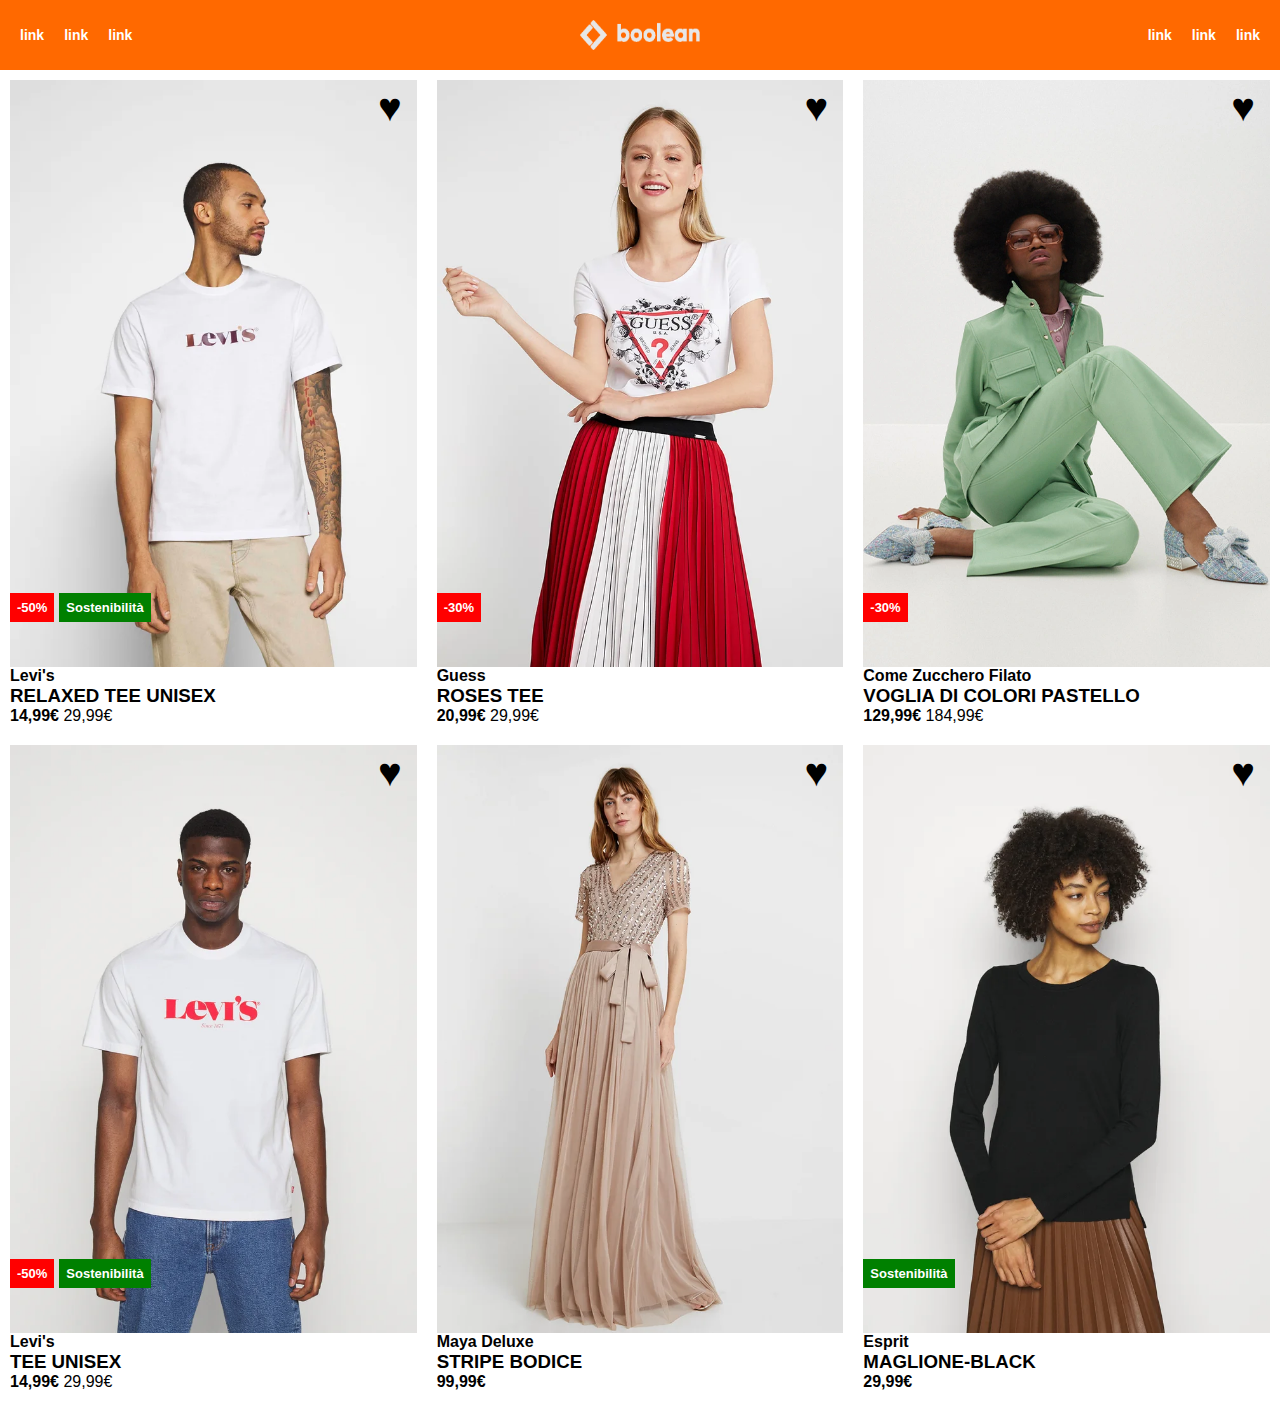
==== indeex.html @ ecc08dbb "first commit" ====
<!DOCTYPE html>
<html lang="en">
<head>
    <meta charset="UTF-8">
    <meta http-equiv="X-UA-Compatible" content="IE=edge">
    <meta name="viewport" content="width=device-width, initial-scale=1.0">
    <title>Boolando</title>
    <link rel="stylesheet" href="/css/style.css">
</head>
<body>
    <header>
        <nav class="container main-nav flex">
            <ul class="nav__list">
                <li><a href="#">link</a></li>
                <li><a href="#">link</a></li>
                <li><a href="#">link</a></li>
            </ul>
            <img width="120px" height="30px" src="./img/boolean-logo.png" alt="">
            <ul class="nav__list">
                <li>
                    <a href="#">link</a>
                </li>
                <li>
                    <a href="#">link</a>
                </li>
                <li>
                    <a href="#">link</a>
                </li>
            </ul>
        </nav>

    </header>

    <main>
        <section>
            <div class="container">
                <div class="row flex">
                    
                    <div class="col-4">
                        <div class="card">
                            <div class="card__img">
                                <img src="./img/1.webp" alt="">
                                <div class="card__heart">&hearts;</div>
                                <div class="card__tag flex">
                                    <div class="tag__col card__sale">
                                        -50%
                                    </div>
                                    <div class="tag__col card__green">
                                        Sostenibilità
                                    </div>
                                </div>
                            </div>
                            <div class="card__description">
                                <h4 class="description__brand">Levi's</h4>
                                <h3 class="description__type">RELAXED TEE UNISEX</h3>
                                <div class="desciption__price">
                                    <strong class="actual-price">14,99€</strong>
                                    <span class="old-price">29,99€</span>
                                </div>
                            </div>
                        </div>
                    </div>

                    <div class="col-4">
                        <div class="card">
                            <div class="card__img">
                                <img src="./img/2.webp" alt="">
                                <div class="card__heart">&hearts;</div>
                                <div class="card__tag flex">
                                    <div class="tag__col card__sale">
                                        -30%
                                    </div>
                                </div>                               
                            </div>
                            <div class="card__description">
                                <h4 class="description__brand">Guess</h4>
                                <h3 class="description__type">ROSES TEE</h3>
                                <div class="desciption__price">
                                    <strong class="actual-price">20,99€</strong>
                                    <span class="old-price">29,99€</span>
                                </div>
                            </div>
                        </div>
                    </div>

                    <div class="col-4">
                        <div class="card">
                            <div class="card__img">                               
                                <img src="./img/3.webp" alt="">
                                <div class="card__heart">&hearts;</div>
                                <div class="card__tag flex">
                                    <div class="tag__col card__sale">
                                        -30%
                                    </div>
                                </div>
                            </div>
                            <div class="card__description">
                                <h4 class="description__brand">Come Zucchero Filato</h4>
                                <h3 class="description__type">VOGLIA DI COLORI PASTELLO</h3>
                                <div class="desciption__price">
                                    <strong class="actual-price">129,99€</strong>
                                    <span class="old-price">184,99€</span>
                                </div>
                            </div>
                        </div>
                    </div>

                    <div class="col-4">
                        <div class="card">
                            <div class="card__img">
                                <img src="./img/4.webp" alt="">
                                <div class="card__heart">&hearts;</div>
                                <div class="card__tag flex">
                                    <div class="tag__col card__sale">
                                        -50%
                                    </div>
                                    <div class="tag__col card__green">
                                        Sostenibilità
                                    </div>
                                </div>                                
                            </div>
                            <div class="card__description">
                                <h4 class="description__brand">Levi's</h4>
                                <h3 class="description__type">TEE UNISEX</h3>
                                <div class="desciption__price">
                                    <strong class="actual-price">14,99€</strong>
                                    <span class="old-price">29,99€</span>
                                </div>
                            </div>
                        </div>
                    </div>

                    <div class="col-4">
                        <div class="card">
                            <div class="card__img">
                                <img src="./img/5.webp" alt="">
                                <div class="card__heart">&hearts;</div>    
                            </div>
                            <div class="card__description">
                                <h4 class="description__brand">Maya Deluxe</h4>
                                <h3 class="description__type">STRIPE BODICE</h3>
                                <div class="desciption__price">
                                    <strong class="actual-price">99,99€</strong>
                                </div>
                            </div>
                        </div>
                    </div>

                    <div class="col-4">
                        <div class="card">
                            <div class="card__img">
                                <img src="./img/6.webp" alt="">
                                <div class="card__heart">&hearts;</div>
                                <div class="card__tag flex">
                                    <div class="tag__col card__green">
                                        Sostenibilità
                                    </div>
                                </div>    
                            </div>
                            <div class="card__description">
                                <h4 class="description__brand">Esprit</h4>
                                <h3 class="description__type">MAGLIONE-BLACK</h3>
                                <div class="desciption__price">
                                    <strong class="actual-price">29,99€</strong>
                                </div>
                            </div>

                        </div>
                    </div>
                </div>
            </div>
        </section>
    </main>
</body>
</html>
---- css/style.css ----
*{
    box-sizing: border-box;
    margin: 0;
    padding: 0;
    font-family: sans-serif;
}
img{
    display: block;
    max-width: 100%;
}
.flex{
    display: flex;
}
.container{
    max-width: 1300px;
    margin: 0 auto;
}
ul, ol, menu{
    list-style: none;
}
a{
    text-decoration: none;
    color: white;
}
header{
    background-color: #FF6900;
    padding: 10px;
}
.main-nav{
    justify-content: space-between;
    align-items: center;
    padding: 10px 10px;
    font-size: 14px;
    height: 50px;
}
.nav__list{
    display: flex;
    gap: 20px;
    font-weight: 700;
}

/* Cards layout */

.row{
    flex-wrap: wrap;
}
.col-4{
    width: calc(100% / 3);
    padding: 10px;
}

.card__img{
    position: relative;
}

.card__tag{
    position: absolute;
    bottom: 45px;
    left: 0;
    color: white;
    font-weight: bold;
    font-size: 13px;
    gap: 5px;
    z-index: 10;
}
.card__sale{
    background-color: red;
    padding: 7px;
}
.card__green{
    background-color: green;
    padding: 7px;
}
.card__heart{
    position: absolute;
    top: 5px;
    right: 5px;
    background-color: transparent;
    color: black;
    font-size: 40px;
    padding: 0px 10px;
    z-index: 10;
}
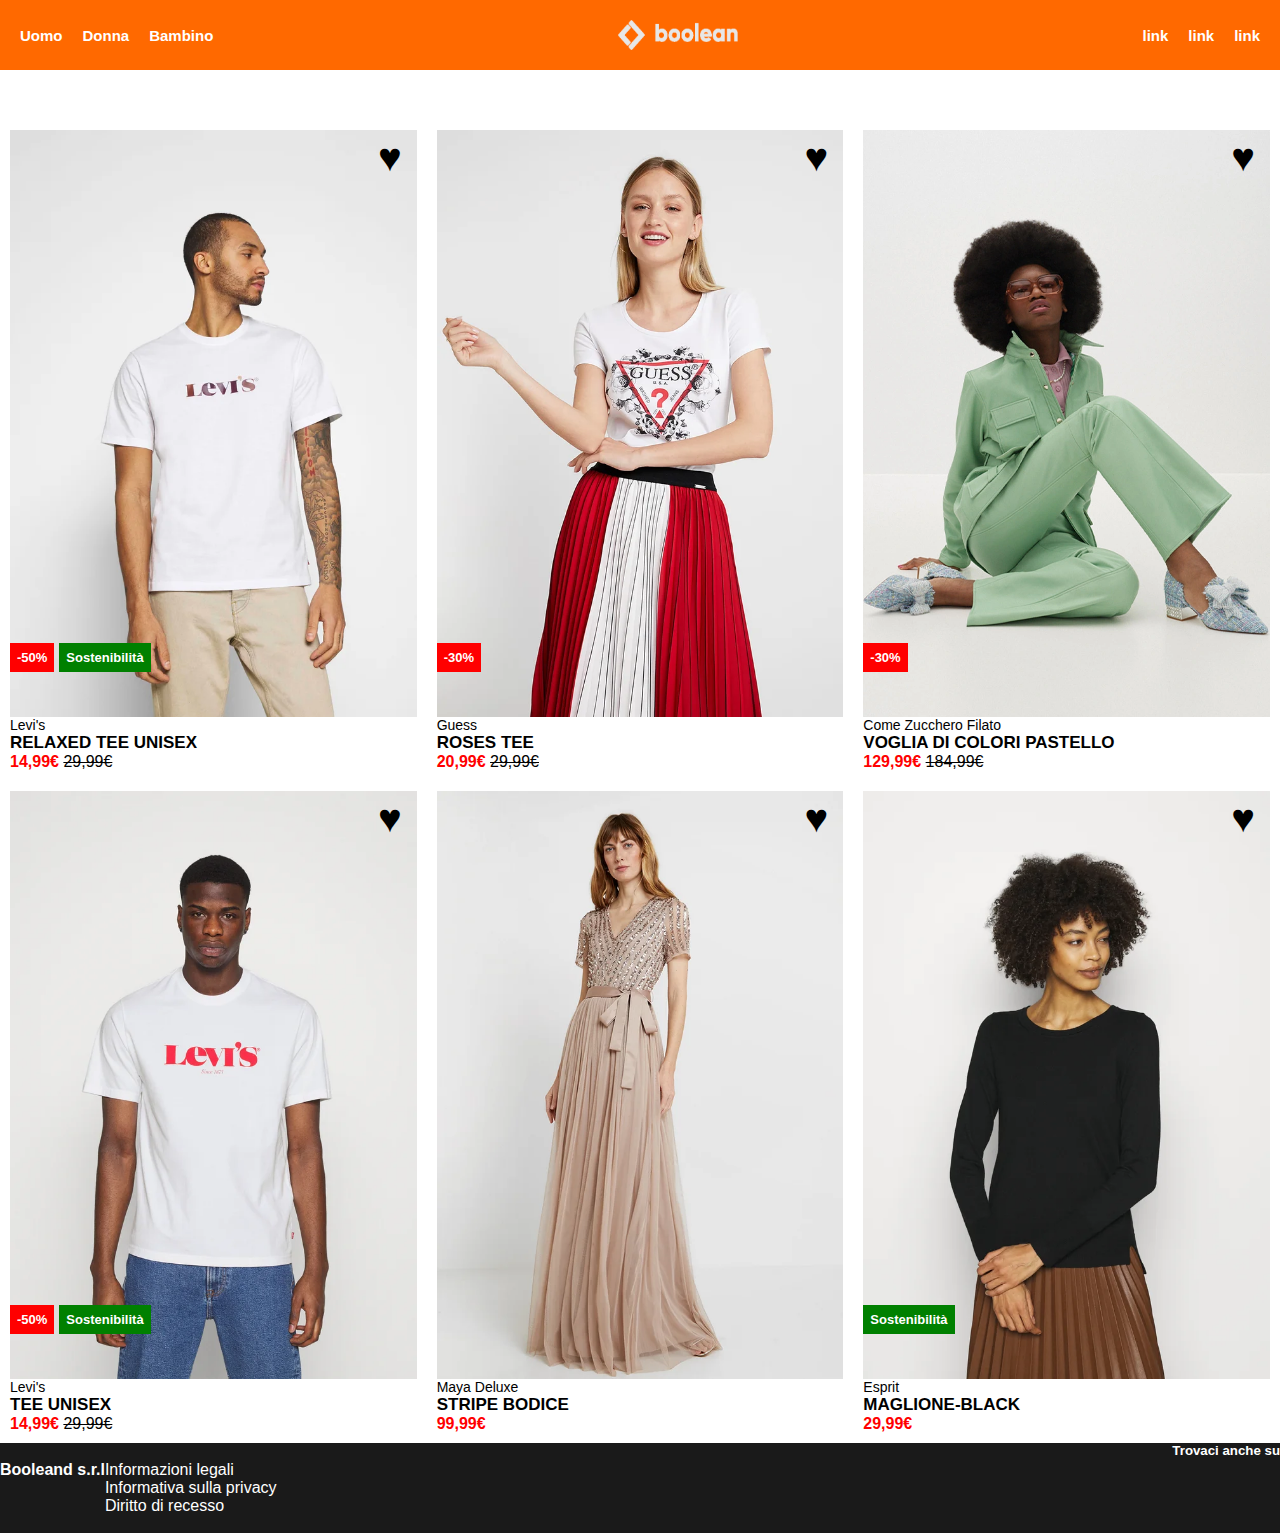
==== commit 7cb39a58: "card + hover" ====
--- a/indeex.html
+++ b/indeex.html
@@ -11,9 +11,9 @@
     <header>
         <nav class="container main-nav flex">
             <ul class="nav__list">
-                <li><a href="#">link</a></li>
-                <li><a href="#">link</a></li>
-                <li><a href="#">link</a></li>
+                <li><a href="#">Uomo</a></li>
+                <li><a href="#">Donna</a></li>
+                <li><a href="#">Bambino</a></li>
             </ul>
             <img width="120px" height="30px" src="./img/boolean-logo.png" alt="">
             <ul class="nav__list">
@@ -39,7 +39,8 @@
                     <div class="col-4">
                         <div class="card">
                             <div class="card__img">
-                                <img src="./img/1.webp" alt="">
+                                <img class="img-a" src="./img/1.webp" alt="">
+                                <img class="img-hoover" src="./img/1b.webp" alt="">
                                 <div class="card__heart">&hearts;</div>
                                 <div class="card__tag flex">
                                     <div class="tag__col card__sale">
@@ -64,7 +65,8 @@
                     <div class="col-4">
                         <div class="card">
                             <div class="card__img">
-                                <img src="./img/2.webp" alt="">
+                                <img class="img-a" src="./img/2.webp" alt="">
+                                <img class="img-hoover" src="./img/2b.webp" alt="">
                                 <div class="card__heart">&hearts;</div>
                                 <div class="card__tag flex">
                                     <div class="tag__col card__sale">
@@ -86,7 +88,8 @@
                     <div class="col-4">
                         <div class="card">
                             <div class="card__img">                               
-                                <img src="./img/3.webp" alt="">
+                                <img class="img-a" src="./img/3.webp" alt="">
+                                <img class="img-hoover" src="./img/3b.webp" alt="">
                                 <div class="card__heart">&hearts;</div>
                                 <div class="card__tag flex">
                                     <div class="tag__col card__sale">
@@ -108,7 +111,8 @@
                     <div class="col-4">
                         <div class="card">
                             <div class="card__img">
-                                <img src="./img/4.webp" alt="">
+                                <img class="img-a" src="./img/4.webp" alt="">
+                                <img class="img-hoover" src="./img/4b.webp" alt="">
                                 <div class="card__heart">&hearts;</div>
                                 <div class="card__tag flex">
                                     <div class="tag__col card__sale">
@@ -133,7 +137,8 @@
                     <div class="col-4">
                         <div class="card">
                             <div class="card__img">
-                                <img src="./img/5.webp" alt="">
+                                <img class="img-a" src="./img/5.webp" alt="">
+                                <img class="img-hoover" src="./img/5b.webp" alt="">
                                 <div class="card__heart">&hearts;</div>    
                             </div>
                             <div class="card__description">
@@ -149,7 +154,8 @@
                     <div class="col-4">
                         <div class="card">
                             <div class="card__img">
-                                <img src="./img/6.webp" alt="">
+                                <img class="img-a" src="./img/6.webp" alt="">
+                                <img class="img-hoover" src="./img/6b.webp" alt="">
                                 <div class="card__heart">&hearts;</div>
                                 <div class="card__tag flex">
                                     <div class="tag__col card__green">
@@ -171,5 +177,38 @@
             </div>
         </section>
     </main>
+
+    <footer>
+        <div class="container footer-container flex">
+            <div class="info flex">
+                <h4 class="info__title">Booleand s.r.l</h4>
+                <ul class="info__list">
+                    <li>Informazioni legali</li>
+                    <li>Informativa sulla privacy</li>
+                    <li>Diritto di recesso</li>
+                </ul>
+            </div>
+            <div class="social flex">
+                <h5 class="social__title">Trovaci anche su</h5>
+                <ul class="social__list">
+                    <li>
+                        <svg xmlns="http://www.w3.org/2000/svg" viewBox="0 0 448 512"><!--! Font Awesome Pro 6.1.1 by @fontawesome - https://fontawesome.com License - https://fontawesome.com/license (Commercial License) Copyright 2022 Fonticons, Inc. --><path d="M400 32H48C21.5 32 0 53.5 0 80v352c0 26.5 21.5 48 48 48h352c26.5 0 48-21.5 48-48V80c0-26.5-21.5-48-48-48zm-48.9 158.8c.2 2.8.2 5.7.2 8.5 0 86.7-66 186.6-186.6 186.6-37.2 0-71.7-10.8-100.7-29.4 5.3.6 10.4.8 15.8.8 30.7 0 58.9-10.4 81.4-28-28.8-.6-53-19.5-61.3-45.5 10.1 1.5 19.2 1.5 29.6-1.2-30-6.1-52.5-32.5-52.5-64.4v-.8c8.7 4.9 18.9 7.9 29.6 8.3a65.447 65.447 0 0 1-29.2-54.6c0-12.2 3.2-23.4 8.9-33.1 32.3 39.8 80.8 65.8 135.2 68.6-9.3-44.5 24-80.6 64-80.6 18.9 0 35.9 7.9 47.9 20.7 14.8-2.8 29-8.3 41.6-15.8-4.9 15.2-15.2 28-28.8 36.1 13.2-1.4 26-5.1 37.8-10.2-8.9 13.1-20.1 24.7-32.9 34z"/></svg>
+                    </li>
+                    <li>
+                        <svg xmlns="http://www.w3.org/2000/svg" viewBox="0 0 448 512"><!--! Font Awesome Pro 6.1.1 by @fontawesome - https://fontawesome.com License - https://fontawesome.com/license (Commercial License) Copyright 2022 Fonticons, Inc. --><path d="M400 32H48A48 48 0 0 0 0 80v352a48 48 0 0 0 48 48h137.25V327.69h-63V256h63v-54.64c0-62.15 37-96.48 93.67-96.48 27.14 0 55.52 4.84 55.52 4.84v61h-31.27c-30.81 0-40.42 19.12-40.42 38.73V256h68.78l-11 71.69h-57.78V480H400a48 48 0 0 0 48-48V80a48 48 0 0 0-48-48z"/></svg>
+                    </li>
+                    <li>
+                        <svg xmlns="http://www.w3.org/2000/svg" viewBox="0 0 448 512"><!--! Font Awesome Pro 6.1.1 by @fontawesome - https://fontawesome.com License - https://fontawesome.com/license (Commercial License) Copyright 2022 Fonticons, Inc. --><path d="M224,202.66A53.34,53.34,0,1,0,277.36,256,53.38,53.38,0,0,0,224,202.66Zm124.71-41a54,54,0,0,0-30.41-30.41c-21-8.29-71-6.43-94.3-6.43s-73.25-1.93-94.31,6.43a54,54,0,0,0-30.41,30.41c-8.28,21-6.43,71.05-6.43,94.33S91,329.26,99.32,350.33a54,54,0,0,0,30.41,30.41c21,8.29,71,6.43,94.31,6.43s73.24,1.93,94.3-6.43a54,54,0,0,0,30.41-30.41c8.35-21,6.43-71.05,6.43-94.33S357.1,182.74,348.75,161.67ZM224,338a82,82,0,1,1,82-82A81.9,81.9,0,0,1,224,338Zm85.38-148.3a19.14,19.14,0,1,1,19.13-19.14A19.1,19.1,0,0,1,309.42,189.74ZM400,32H48A48,48,0,0,0,0,80V432a48,48,0,0,0,48,48H400a48,48,0,0,0,48-48V80A48,48,0,0,0,400,32ZM382.88,322c-1.29,25.63-7.14,48.34-25.85,67s-41.4,24.63-67,25.85c-26.41,1.49-105.59,1.49-132,0-25.63-1.29-48.26-7.15-67-25.85s-24.63-41.42-25.85-67c-1.49-26.42-1.49-105.61,0-132,1.29-25.63,7.07-48.34,25.85-67s41.47-24.56,67-25.78c26.41-1.49,105.59-1.49,132,0,25.63,1.29,48.33,7.15,67,25.85s24.63,41.42,25.85,67.05C384.37,216.44,384.37,295.56,382.88,322Z"/></svg>
+                    </li>
+                    <li>
+                        <svg xmlns="http://www.w3.org/2000/svg" viewBox="0 0 448 512"><!--! Font Awesome Pro 6.1.1 by @fontawesome - https://fontawesome.com License - https://fontawesome.com/license (Commercial License) Copyright 2022 Fonticons, Inc. --><path d="M448 80v352c0 26.5-21.5 48-48 48H154.4c9.8-16.4 22.4-40 27.4-59.3 3-11.5 15.3-58.4 15.3-58.4 8 15.3 31.4 28.2 56.3 28.2 74.1 0 127.4-68.1 127.4-152.7 0-81.1-66.2-141.8-151.4-141.8-106 0-162.2 71.1-162.2 148.6 0 36 19.2 80.8 49.8 95.1 4.7 2.2 7.1 1.2 8.2-3.3.8-3.4 5-20.1 6.8-27.8.6-2.5.3-4.6-1.7-7-10.1-12.3-18.3-34.9-18.3-56 0-54.2 41-106.6 110.9-106.6 60.3 0 102.6 41.1 102.6 99.9 0 66.4-33.5 112.4-77.2 112.4-24.1 0-42.1-19.9-36.4-44.4 6.9-29.2 20.3-60.7 20.3-81.8 0-53-75.5-45.7-75.5 25 0 21.7 7.3 36.5 7.3 36.5-31.4 132.8-36.1 134.5-29.6 192.6l2.2.8H48c-26.5 0-48-21.5-48-48V80c0-26.5 21.5-48 48-48h352c26.5 0 48 21.5 48 48z"/></svg>
+                    </li>
+                    <li>
+                        <svg xmlns="http://www.w3.org/2000/svg" viewBox="0 0 448 512"><!--! Font Awesome Pro 6.1.1 by @fontawesome - https://fontawesome.com License - https://fontawesome.com/license (Commercial License) Copyright 2022 Fonticons, Inc. --><path d="M186.8 202.1l95.2 54.1-95.2 54.1V202.1zM448 80v352c0 26.5-21.5 48-48 48H48c-26.5 0-48-21.5-48-48V80c0-26.5 21.5-48 48-48h352c26.5 0 48 21.5 48 48zm-42 176.3s0-59.6-7.6-88.2c-4.2-15.8-16.5-28.2-32.2-32.4C337.9 128 224 128 224 128s-113.9 0-142.2 7.7c-15.7 4.2-28 16.6-32.2 32.4-7.6 28.5-7.6 88.2-7.6 88.2s0 59.6 7.6 88.2c4.2 15.8 16.5 27.7 32.2 31.9C110.1 384 224 384 224 384s113.9 0 142.2-7.7c15.7-4.2 28-16.1 32.2-31.9 7.6-28.5 7.6-88.1 7.6-88.1z "/></svg>
+                    </li>
+                </ul>
+            </div>
+        </div>
+    </footer>
 </body>
 </html>--- a/css/style.css
+++ b/css/style.css
@@ -30,7 +30,7 @@
     justify-content: space-between;
     align-items: center;
     padding: 10px 10px;
-    font-size: 14px;
+    font-size: 15px;
     height: 50px;
 }
 .nav__list{
@@ -43,6 +43,7 @@
 
 .row{
     flex-wrap: wrap;
+    padding-top: 50px;
 }
 .col-4{
     width: calc(100% / 3);
@@ -80,4 +81,45 @@
     font-size: 40px;
     padding: 0px 10px;
     z-index: 10;
-}+}
+
+.img-a{
+    z-index: 1;
+}
+.img-hoover{
+    z-index: -1;
+    position: absolute;
+    top: 0;
+    right: 0;
+}
+.card:hover .img-hoover{
+    z-index: 10;
+}
+
+.card__heart:hover{
+    color: red;
+}
+/* description */
+.description__brand{
+    font-weight: normal;
+    font-size: 14px;
+}
+.description__type{
+    font-size: 17px;
+}
+.actual-price{
+    color: red;
+}
+.old-price{
+    text-decoration: line-through;
+}
+
+/* footer layout */
+footer{
+    background-color: #1A1A1A;
+    color: white;
+}
+.footer-container{
+    justify-content: space-between;
+    align-items: center;
+}
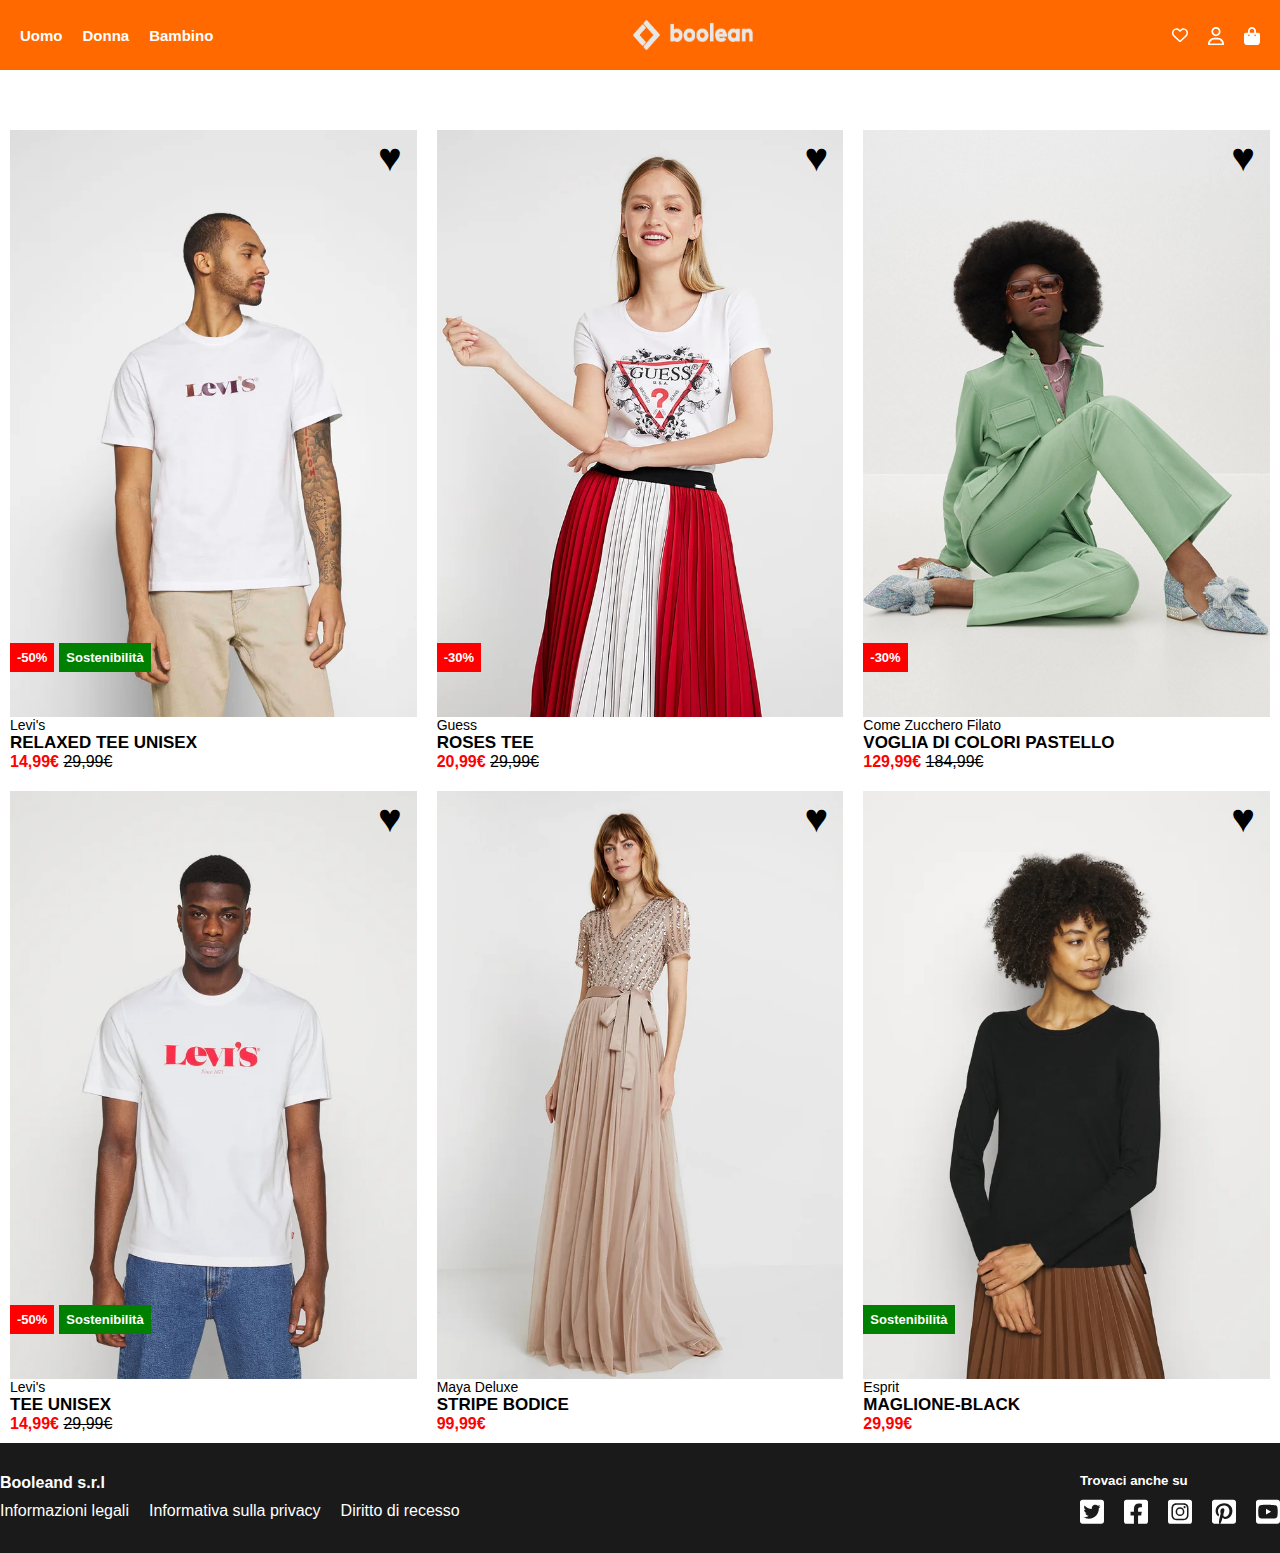
==== commit a18ce992: "footer" ====
--- a/indeex.html
+++ b/indeex.html
@@ -17,14 +17,20 @@
             </ul>
             <img width="120px" height="30px" src="./img/boolean-logo.png" alt="">
             <ul class="nav__list">
-                <li>
-                    <a href="#">link</a>
+                <li class="nav__icon">
+                    <a href="#">
+                        <svg xmlns="http://www.w3.org/2000/svg" viewBox="0 0 512 512"><!--! Font Awesome Pro 6.1.1 by @fontawesome - https://fontawesome.com License - https://fontawesome.com/license (Commercial License) Copyright 2022 Fonticons, Inc. --><path d="M244 84L255.1 96L267.1 84.02C300.6 51.37 347 36.51 392.6 44.1C461.5 55.58 512 115.2 512 185.1V190.9C512 232.4 494.8 272.1 464.4 300.4L283.7 469.1C276.2 476.1 266.3 480 256 480C245.7 480 235.8 476.1 228.3 469.1L47.59 300.4C17.23 272.1 0 232.4 0 190.9V185.1C0 115.2 50.52 55.58 119.4 44.1C164.1 36.51 211.4 51.37 244 84C243.1 84 244 84.01 244 84L244 84zM255.1 163.9L210.1 117.1C188.4 96.28 157.6 86.4 127.3 91.44C81.55 99.07 48 138.7 48 185.1V190.9C48 219.1 59.71 246.1 80.34 265.3L256 429.3L431.7 265.3C452.3 246.1 464 219.1 464 190.9V185.1C464 138.7 430.4 99.07 384.7 91.44C354.4 86.4 323.6 96.28 301.9 117.1L255.1 163.9z" fill="#ffff"/></svg>
+                    </a>
                 </li>
-                <li>
-                    <a href="#">link</a>
+                <li class="nav__icon">
+                    <a href="#">
+                        <svg xmlns="http://www.w3.org/2000/svg" viewBox="0 0 448 512"><!--! Font Awesome Pro 6.1.1 by @fontawesome - https://fontawesome.com License - https://fontawesome.com/license (Commercial License) Copyright 2022 Fonticons, Inc. --><path d="M272 304h-96C78.8 304 0 382.8 0 480c0 17.67 14.33 32 32 32h384c17.67 0 32-14.33 32-32C448 382.8 369.2 304 272 304zM48.99 464C56.89 400.9 110.8 352 176 352h96c65.16 0 119.1 48.95 127 112H48.99zM224 256c70.69 0 128-57.31 128-128c0-70.69-57.31-128-128-128S96 57.31 96 128C96 198.7 153.3 256 224 256zM224 48c44.11 0 80 35.89 80 80c0 44.11-35.89 80-80 80S144 172.1 144 128C144 83.89 179.9 48 224 48z" fill="#ffff"/></svg>
+                    </a>
                 </li>
-                <li>
-                    <a href="#">link</a>
+                <li class="nav__icon">
+                    <a href="#">
+                        <svg xmlns="http://www.w3.org/2000/svg" viewBox="0 0 448 512"><!--! Font Awesome Pro 6.1.1 by @fontawesome - https://fontawesome.com License - https://fontawesome.com/license (Commercial License) Copyright 2022 Fonticons, Inc. --><path d="M112 112C112 50.14 162.1 0 224 0C285.9 0 336 50.14 336 112V160H400C426.5 160 448 181.5 448 208V416C448 469 405 512 352 512H96C42.98 512 0 469 0 416V208C0 181.5 21.49 160 48 160H112V112zM160 160H288V112C288 76.65 259.3 48 224 48C188.7 48 160 76.65 160 112V160zM136 256C149.3 256 160 245.3 160 232C160 218.7 149.3 208 136 208C122.7 208 112 218.7 112 232C112 245.3 122.7 256 136 256zM312 208C298.7 208 288 218.7 288 232C288 245.3 298.7 256 312 256C325.3 256 336 245.3 336 232C336 218.7 325.3 208 312 208z" fill="#ffff"/></svg>
+                    </a>
                 </li>
             </ul>
         </nav>
@@ -180,31 +186,47 @@
 
     <footer>
         <div class="container footer-container flex">
-            <div class="info flex">
+            <div class="info">
                 <h4 class="info__title">Booleand s.r.l</h4>
                 <ul class="info__list">
-                    <li>Informazioni legali</li>
-                    <li>Informativa sulla privacy</li>
-                    <li>Diritto di recesso</li>
+                    <li>
+                        <a href="#">Informazioni legali</a>
+                    </li>  
+                    <li>
+                        <a href="#">Informativa sulla privacy</a>                       
+                    </li>
+                    <li>
+                        <a href="#">Diritto di recesso</a>
+                    </li>
                 </ul>
             </div>
-            <div class="social flex">
+            <div class="social">
                 <h5 class="social__title">Trovaci anche su</h5>
                 <ul class="social__list">
-                    <li>
-                        <svg xmlns="http://www.w3.org/2000/svg" viewBox="0 0 448 512"><!--! Font Awesome Pro 6.1.1 by @fontawesome - https://fontawesome.com License - https://fontawesome.com/license (Commercial License) Copyright 2022 Fonticons, Inc. --><path d="M400 32H48C21.5 32 0 53.5 0 80v352c0 26.5 21.5 48 48 48h352c26.5 0 48-21.5 48-48V80c0-26.5-21.5-48-48-48zm-48.9 158.8c.2 2.8.2 5.7.2 8.5 0 86.7-66 186.6-186.6 186.6-37.2 0-71.7-10.8-100.7-29.4 5.3.6 10.4.8 15.8.8 30.7 0 58.9-10.4 81.4-28-28.8-.6-53-19.5-61.3-45.5 10.1 1.5 19.2 1.5 29.6-1.2-30-6.1-52.5-32.5-52.5-64.4v-.8c8.7 4.9 18.9 7.9 29.6 8.3a65.447 65.447 0 0 1-29.2-54.6c0-12.2 3.2-23.4 8.9-33.1 32.3 39.8 80.8 65.8 135.2 68.6-9.3-44.5 24-80.6 64-80.6 18.9 0 35.9 7.9 47.9 20.7 14.8-2.8 29-8.3 41.6-15.8-4.9 15.2-15.2 28-28.8 36.1 13.2-1.4 26-5.1 37.8-10.2-8.9 13.1-20.1 24.7-32.9 34z"/></svg>
-                    </li>
-                    <li>
-                        <svg xmlns="http://www.w3.org/2000/svg" viewBox="0 0 448 512"><!--! Font Awesome Pro 6.1.1 by @fontawesome - https://fontawesome.com License - https://fontawesome.com/license (Commercial License) Copyright 2022 Fonticons, Inc. --><path d="M400 32H48A48 48 0 0 0 0 80v352a48 48 0 0 0 48 48h137.25V327.69h-63V256h63v-54.64c0-62.15 37-96.48 93.67-96.48 27.14 0 55.52 4.84 55.52 4.84v61h-31.27c-30.81 0-40.42 19.12-40.42 38.73V256h68.78l-11 71.69h-57.78V480H400a48 48 0 0 0 48-48V80a48 48 0 0 0-48-48z"/></svg>
-                    </li>
-                    <li>
-                        <svg xmlns="http://www.w3.org/2000/svg" viewBox="0 0 448 512"><!--! Font Awesome Pro 6.1.1 by @fontawesome - https://fontawesome.com License - https://fontawesome.com/license (Commercial License) Copyright 2022 Fonticons, Inc. --><path d="M224,202.66A53.34,53.34,0,1,0,277.36,256,53.38,53.38,0,0,0,224,202.66Zm124.71-41a54,54,0,0,0-30.41-30.41c-21-8.29-71-6.43-94.3-6.43s-73.25-1.93-94.31,6.43a54,54,0,0,0-30.41,30.41c-8.28,21-6.43,71.05-6.43,94.33S91,329.26,99.32,350.33a54,54,0,0,0,30.41,30.41c21,8.29,71,6.43,94.31,6.43s73.24,1.93,94.3-6.43a54,54,0,0,0,30.41-30.41c8.35-21,6.43-71.05,6.43-94.33S357.1,182.74,348.75,161.67ZM224,338a82,82,0,1,1,82-82A81.9,81.9,0,0,1,224,338Zm85.38-148.3a19.14,19.14,0,1,1,19.13-19.14A19.1,19.1,0,0,1,309.42,189.74ZM400,32H48A48,48,0,0,0,0,80V432a48,48,0,0,0,48,48H400a48,48,0,0,0,48-48V80A48,48,0,0,0,400,32ZM382.88,322c-1.29,25.63-7.14,48.34-25.85,67s-41.4,24.63-67,25.85c-26.41,1.49-105.59,1.49-132,0-25.63-1.29-48.26-7.15-67-25.85s-24.63-41.42-25.85-67c-1.49-26.42-1.49-105.61,0-132,1.29-25.63,7.07-48.34,25.85-67s41.47-24.56,67-25.78c26.41-1.49,105.59-1.49,132,0,25.63,1.29,48.33,7.15,67,25.85s24.63,41.42,25.85,67.05C384.37,216.44,384.37,295.56,382.88,322Z"/></svg>
-                    </li>
-                    <li>
-                        <svg xmlns="http://www.w3.org/2000/svg" viewBox="0 0 448 512"><!--! Font Awesome Pro 6.1.1 by @fontawesome - https://fontawesome.com License - https://fontawesome.com/license (Commercial License) Copyright 2022 Fonticons, Inc. --><path d="M448 80v352c0 26.5-21.5 48-48 48H154.4c9.8-16.4 22.4-40 27.4-59.3 3-11.5 15.3-58.4 15.3-58.4 8 15.3 31.4 28.2 56.3 28.2 74.1 0 127.4-68.1 127.4-152.7 0-81.1-66.2-141.8-151.4-141.8-106 0-162.2 71.1-162.2 148.6 0 36 19.2 80.8 49.8 95.1 4.7 2.2 7.1 1.2 8.2-3.3.8-3.4 5-20.1 6.8-27.8.6-2.5.3-4.6-1.7-7-10.1-12.3-18.3-34.9-18.3-56 0-54.2 41-106.6 110.9-106.6 60.3 0 102.6 41.1 102.6 99.9 0 66.4-33.5 112.4-77.2 112.4-24.1 0-42.1-19.9-36.4-44.4 6.9-29.2 20.3-60.7 20.3-81.8 0-53-75.5-45.7-75.5 25 0 21.7 7.3 36.5 7.3 36.5-31.4 132.8-36.1 134.5-29.6 192.6l2.2.8H48c-26.5 0-48-21.5-48-48V80c0-26.5 21.5-48 48-48h352c26.5 0 48 21.5 48 48z"/></svg>
-                    </li>
-                    <li>
-                        <svg xmlns="http://www.w3.org/2000/svg" viewBox="0 0 448 512"><!--! Font Awesome Pro 6.1.1 by @fontawesome - https://fontawesome.com License - https://fontawesome.com/license (Commercial License) Copyright 2022 Fonticons, Inc. --><path d="M186.8 202.1l95.2 54.1-95.2 54.1V202.1zM448 80v352c0 26.5-21.5 48-48 48H48c-26.5 0-48-21.5-48-48V80c0-26.5 21.5-48 48-48h352c26.5 0 48 21.5 48 48zm-42 176.3s0-59.6-7.6-88.2c-4.2-15.8-16.5-28.2-32.2-32.4C337.9 128 224 128 224 128s-113.9 0-142.2 7.7c-15.7 4.2-28 16.6-32.2 32.4-7.6 28.5-7.6 88.2-7.6 88.2s0 59.6 7.6 88.2c4.2 15.8 16.5 27.7 32.2 31.9C110.1 384 224 384 224 384s113.9 0 142.2-7.7c15.7-4.2 28-16.1 32.2-31.9 7.6-28.5 7.6-88.1 7.6-88.1z "/></svg>
+                    <li class="social__icon">
+                        <a href="#">
+                        <svg xmlns="http://www.w3.org/2000/svg" viewBox="0 0 448 512"><!--! Font Awesome Pro 6.1.1 by @fontawesome - https://fontawesome.com License - https://fontawesome.com/license (Commercial License) Copyright 2022 Fonticons, Inc. --><path d="M400 32H48C21.5 32 0 53.5 0 80v352c0 26.5 21.5 48 48 48h352c26.5 0 48-21.5 48-48V80c0-26.5-21.5-48-48-48zm-48.9 158.8c.2 2.8.2 5.7.2 8.5 0 86.7-66 186.6-186.6 186.6-37.2 0-71.7-10.8-100.7-29.4 5.3.6 10.4.8 15.8.8 30.7 0 58.9-10.4 81.4-28-28.8-.6-53-19.5-61.3-45.5 10.1 1.5 19.2 1.5 29.6-1.2-30-6.1-52.5-32.5-52.5-64.4v-.8c8.7 4.9 18.9 7.9 29.6 8.3a65.447 65.447 0 0 1-29.2-54.6c0-12.2 3.2-23.4 8.9-33.1 32.3 39.8 80.8 65.8 135.2 68.6-9.3-44.5 24-80.6 64-80.6 18.9 0 35.9 7.9 47.9 20.7 14.8-2.8 29-8.3 41.6-15.8-4.9 15.2-15.2 28-28.8 36.1 13.2-1.4 26-5.1 37.8-10.2-8.9 13.1-20.1 24.7-32.9 34z" fill="#ffff"/></svg>
+                        </a>
+                    </li>
+                    <li class="social__icon">
+                        <a href="#">
+                        <svg xmlns="http://www.w3.org/2000/svg" viewBox="0 0 448 512"><!--! Font Awesome Pro 6.1.1 by @fontawesome - https://fontawesome.com License - https://fontawesome.com/license (Commercial License) Copyright 2022 Fonticons, Inc. --><path d="M400 32H48A48 48 0 0 0 0 80v352a48 48 0 0 0 48 48h137.25V327.69h-63V256h63v-54.64c0-62.15 37-96.48 93.67-96.48 27.14 0 55.52 4.84 55.52 4.84v61h-31.27c-30.81 0-40.42 19.12-40.42 38.73V256h68.78l-11 71.69h-57.78V480H400a48 48 0 0 0 48-48V80a48 48 0 0 0-48-48z" fill="#ffff"/></svg>                            
+                        </a>
+                    </li>
+                    <li class="social__icon">
+                        <a href="#">
+                        <svg xmlns="http://www.w3.org/2000/svg" viewBox="0 0 448 512"><!--! Font Awesome Pro 6.1.1 by @fontawesome - https://fontawesome.com License - https://fontawesome.com/license (Commercial License) Copyright 2022 Fonticons, Inc. --><path d="M224,202.66A53.34,53.34,0,1,0,277.36,256,53.38,53.38,0,0,0,224,202.66Zm124.71-41a54,54,0,0,0-30.41-30.41c-21-8.29-71-6.43-94.3-6.43s-73.25-1.93-94.31,6.43a54,54,0,0,0-30.41,30.41c-8.28,21-6.43,71.05-6.43,94.33S91,329.26,99.32,350.33a54,54,0,0,0,30.41,30.41c21,8.29,71,6.43,94.31,6.43s73.24,1.93,94.3-6.43a54,54,0,0,0,30.41-30.41c8.35-21,6.43-71.05,6.43-94.33S357.1,182.74,348.75,161.67ZM224,338a82,82,0,1,1,82-82A81.9,81.9,0,0,1,224,338Zm85.38-148.3a19.14,19.14,0,1,1,19.13-19.14A19.1,19.1,0,0,1,309.42,189.74ZM400,32H48A48,48,0,0,0,0,80V432a48,48,0,0,0,48,48H400a48,48,0,0,0,48-48V80A48,48,0,0,0,400,32ZM382.88,322c-1.29,25.63-7.14,48.34-25.85,67s-41.4,24.63-67,25.85c-26.41,1.49-105.59,1.49-132,0-25.63-1.29-48.26-7.15-67-25.85s-24.63-41.42-25.85-67c-1.49-26.42-1.49-105.61,0-132,1.29-25.63,7.07-48.34,25.85-67s41.47-24.56,67-25.78c26.41-1.49,105.59-1.49,132,0,25.63,1.29,48.33,7.15,67,25.85s24.63,41.42,25.85,67.05C384.37,216.44,384.37,295.56,382.88,322Z"/ fill="#ffff"></svg>                           
+                        </a>
+                    </li>
+                    <li class="social__icon">
+                        <a href="#">
+                            <svg xmlns="http://www.w3.org/2000/svg" viewBox="0 0 448 512"><!--! Font Awesome Pro 6.1.1 by @fontawesome - https://fontawesome.com License - https://fontawesome.com/license (Commercial License) Copyright 2022 Fonticons, Inc. --><path d="M448 80v352c0 26.5-21.5 48-48 48H154.4c9.8-16.4 22.4-40 27.4-59.3 3-11.5 15.3-58.4 15.3-58.4 8 15.3 31.4 28.2 56.3 28.2 74.1 0 127.4-68.1 127.4-152.7 0-81.1-66.2-141.8-151.4-141.8-106 0-162.2 71.1-162.2 148.6 0 36 19.2 80.8 49.8 95.1 4.7 2.2 7.1 1.2 8.2-3.3.8-3.4 5-20.1 6.8-27.8.6-2.5.3-4.6-1.7-7-10.1-12.3-18.3-34.9-18.3-56 0-54.2 41-106.6 110.9-106.6 60.3 0 102.6 41.1 102.6 99.9 0 66.4-33.5 112.4-77.2 112.4-24.1 0-42.1-19.9-36.4-44.4 6.9-29.2 20.3-60.7 20.3-81.8 0-53-75.5-45.7-75.5 25 0 21.7 7.3 36.5 7.3 36.5-31.4 132.8-36.1 134.5-29.6 192.6l2.2.8H48c-26.5 0-48-21.5-48-48V80c0-26.5 21.5-48 48-48h352c26.5 0 48 21.5 48 48z" fill="#ffff"/></svg> 
+                        </a>
+                    </li>
+                    <li class="social__icon">
+                        <a href="#">
+                            <svg xmlns="http://www.w3.org/2000/svg" viewBox="0 0 448 512"><!--! Font Awesome Pro 6.1.1 by @fontawesome - https://fontawesome.com License - https://fontawesome.com/license (Commercial License) Copyright 2022 Fonticons, Inc. --><path d="M186.8 202.1l95.2 54.1-95.2 54.1V202.1zM448 80v352c0 26.5-21.5 48-48 48H48c-26.5 0-48-21.5-48-48V80c0-26.5 21.5-48 48-48h352c26.5 0 48 21.5 48 48zm-42 176.3s0-59.6-7.6-88.2c-4.2-15.8-16.5-28.2-32.2-32.4C337.9 128 224 128 224 128s-113.9 0-142.2 7.7c-15.7 4.2-28 16.6-32.2 32.4-7.6 28.5-7.6 88.2-7.6 88.2s0 59.6 7.6 88.2c4.2 15.8 16.5 27.7 32.2 31.9C110.1 384 224 384 224 384s113.9 0 142.2-7.7c15.7-4.2 28-16.1 32.2-31.9 7.6-28.5 7.6-88.1 7.6-88.1z " fill="#ffff"/></svg>                            
+                        </a>
                     </li>
                 </ul>
             </div>
--- a/css/style.css
+++ b/css/style.css
@@ -37,6 +37,10 @@
     display: flex;
     gap: 20px;
     font-weight: 700;
+}
+.nav__icon{
+    width: 16px;
+    height: 16px;
 }
 
 /* Cards layout */
@@ -118,8 +122,21 @@
 footer{
     background-color: #1A1A1A;
     color: white;
+    height: 110px;
 }
 .footer-container{
     justify-content: space-between;
     align-items: center;
+    padding-top: 30px;
 }
+
+.social__icon{
+    width: 24px;
+    height: 24px;
+}
+
+.info__list, .social__list{
+    display: flex;
+    gap: 20px;
+    padding-top: 10px;
+}
